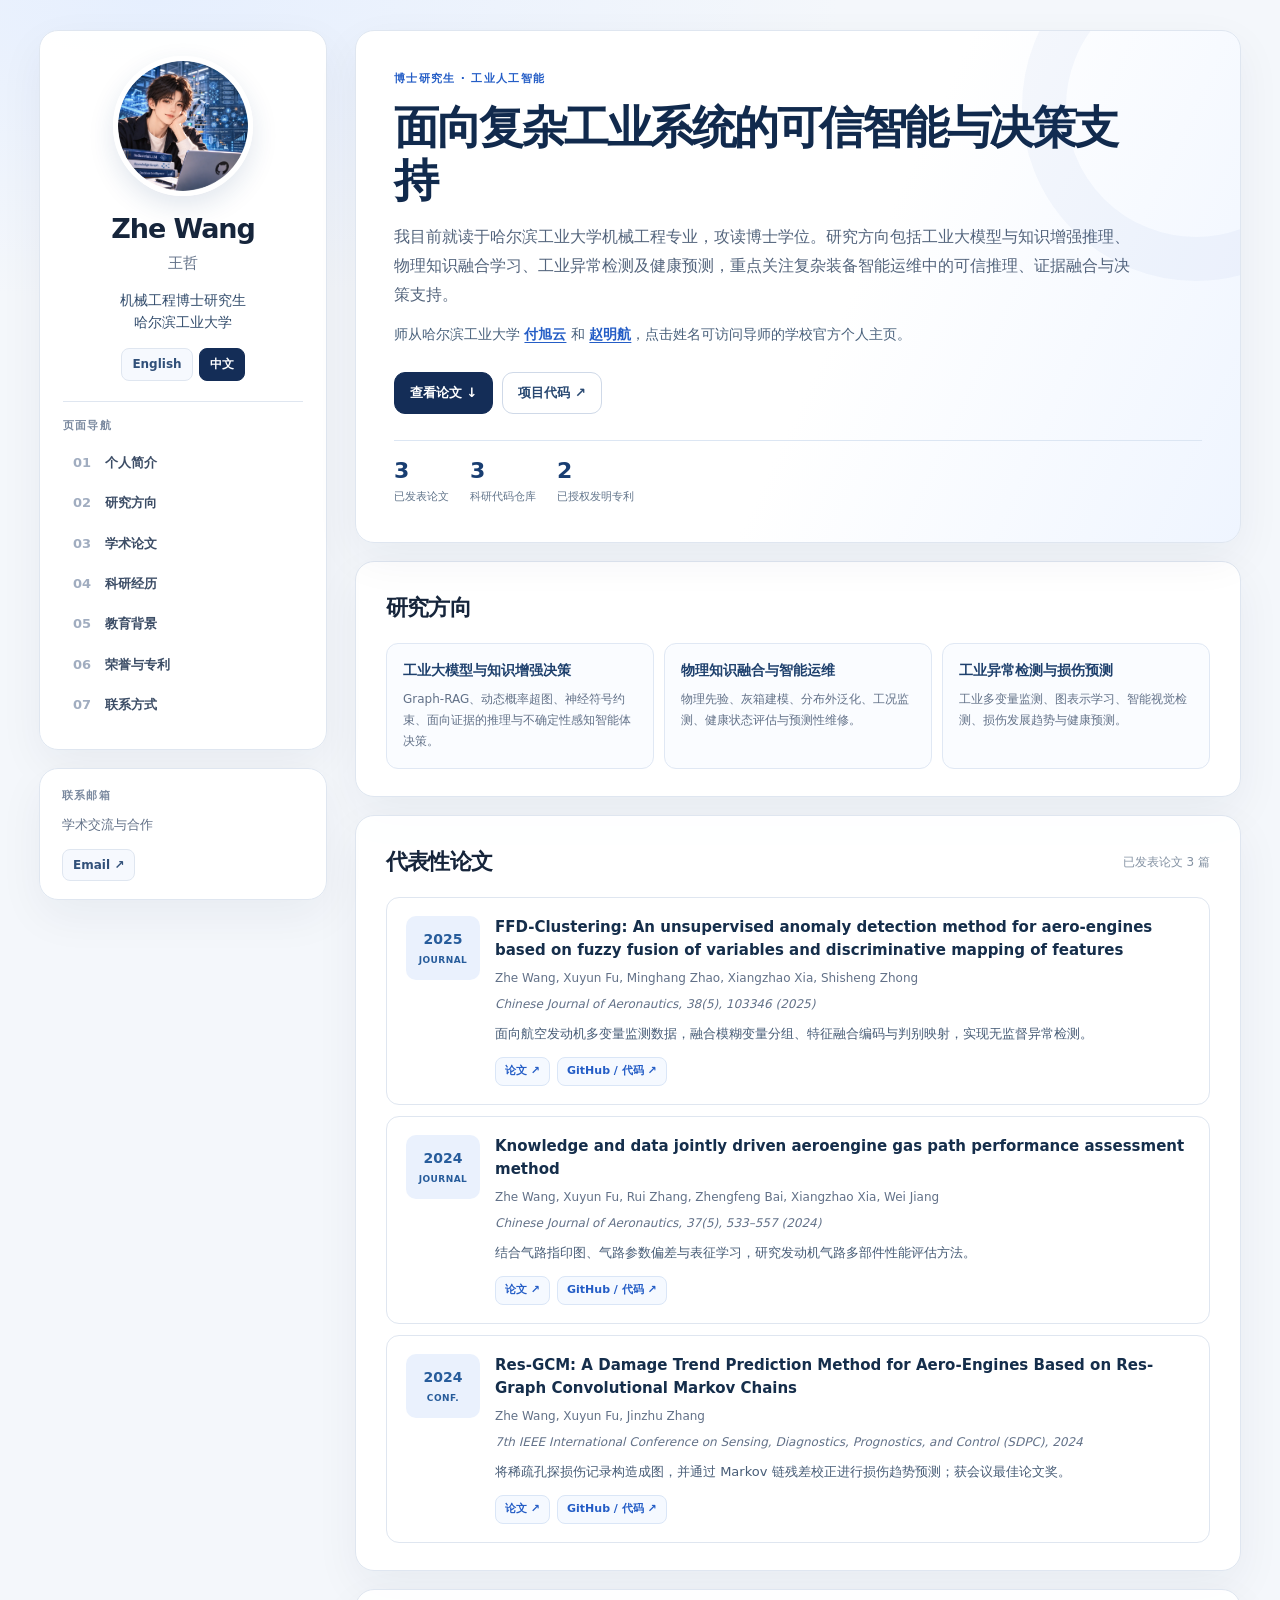
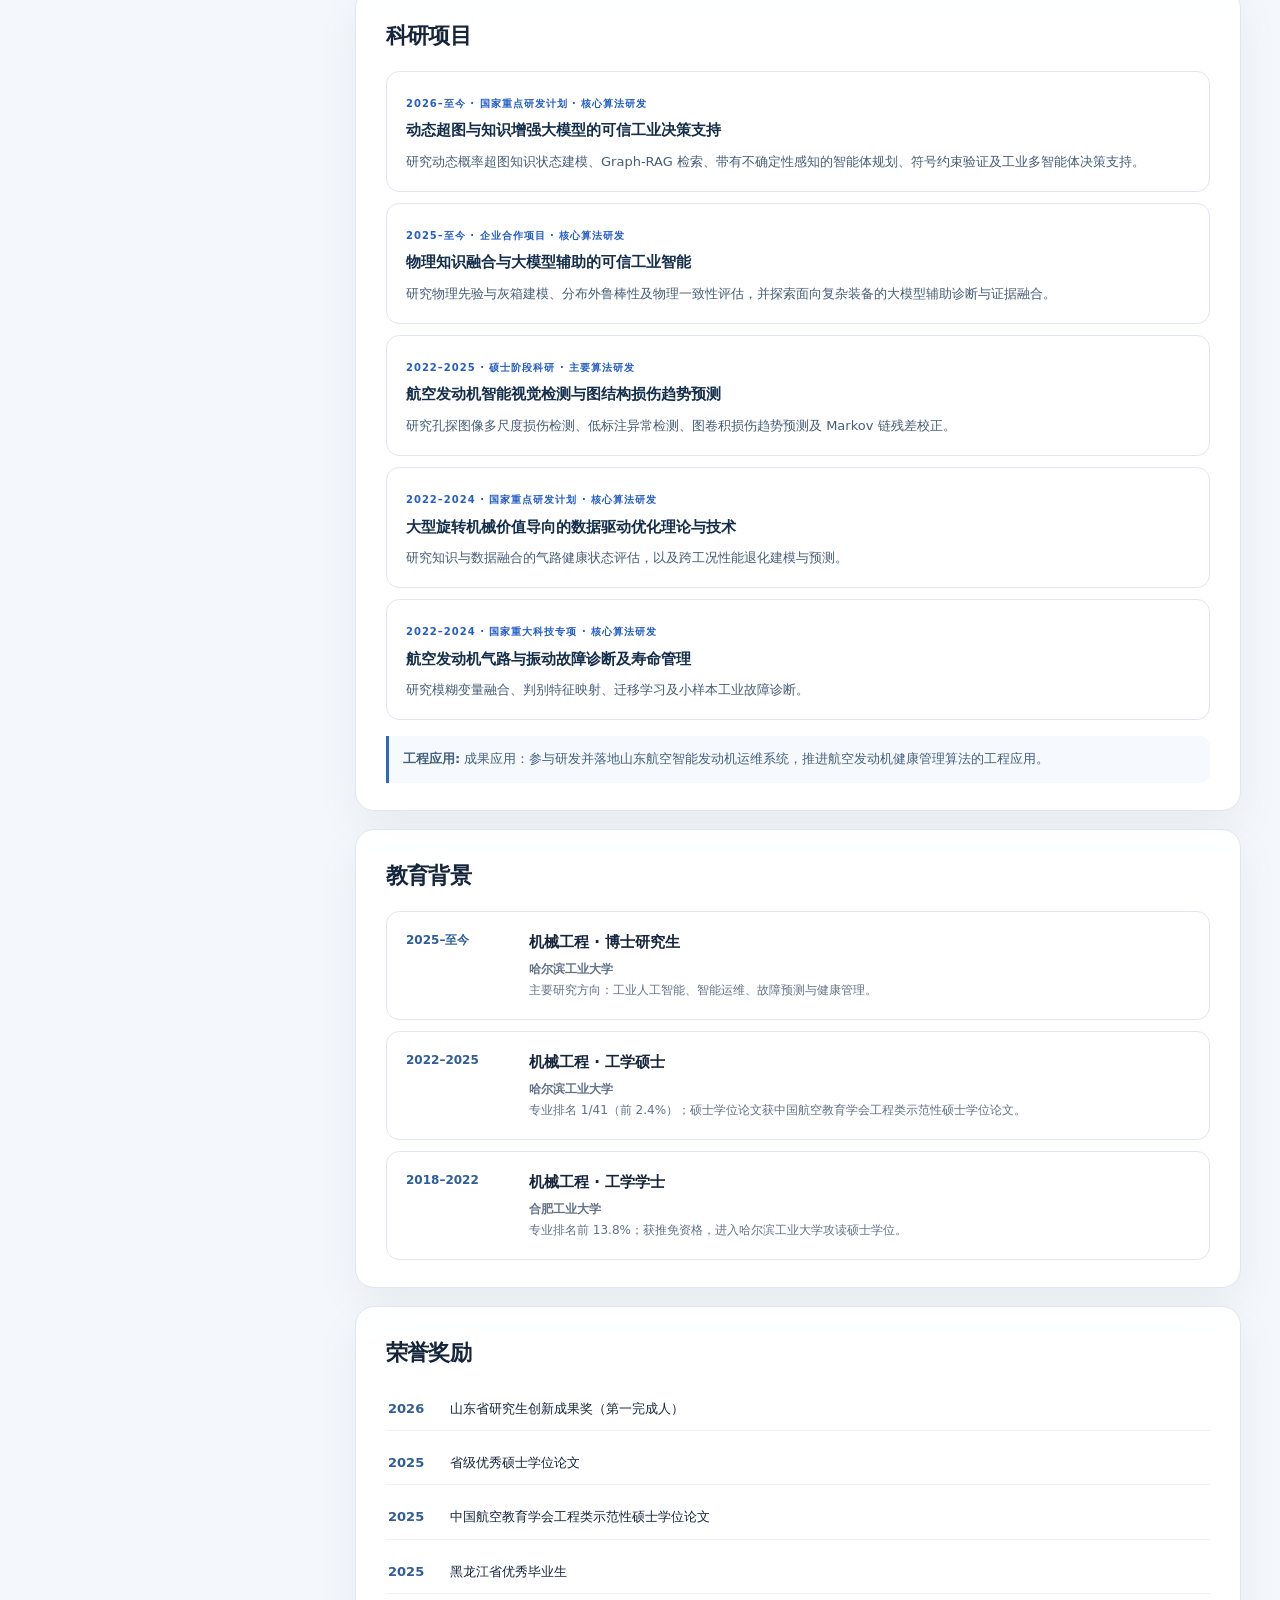
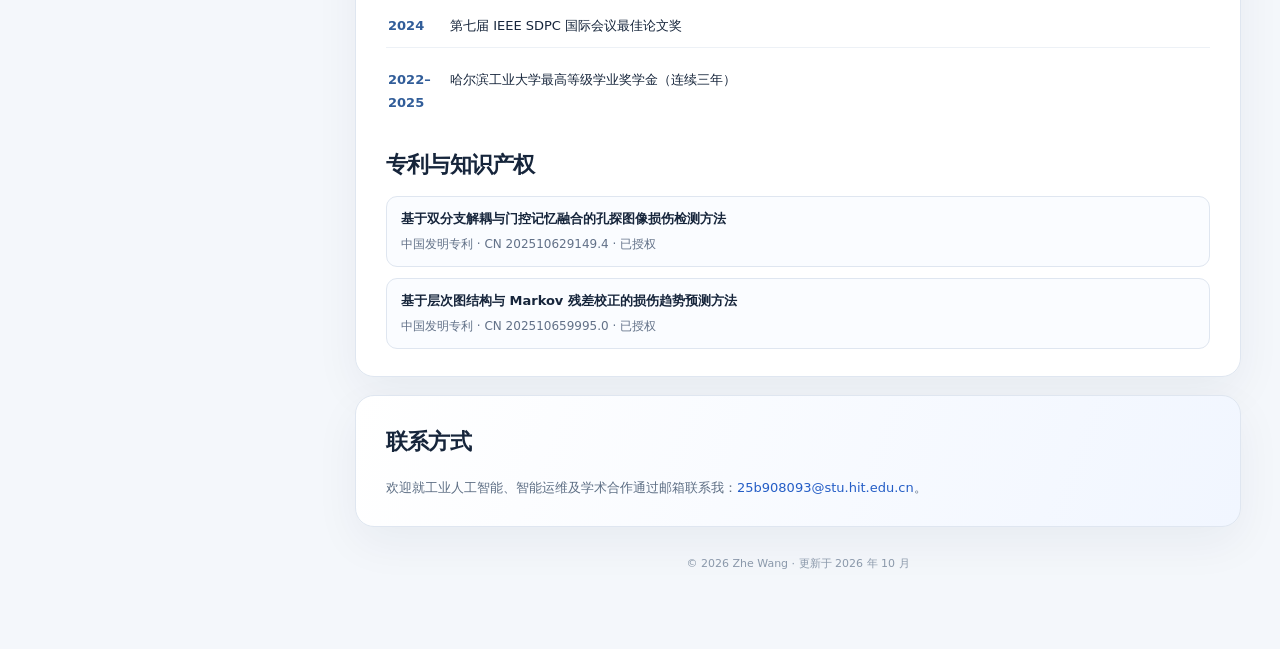
==== index.zh-CN.html @ fc97d092 "Update bilingual academic homepage Update academic profile, publications, research projects, and sup" ====
<!DOCTYPE html>

<html lang="zh-CN">
<head>
<meta charset="utf-8"/>
<meta content="width=device-width, initial-scale=1" name="viewport"/>
<meta content="王哲，哈尔滨工业大学机械工程博士研究生。研究方向：工业大模型、知识增强推理、物理知识融合、工业异常检测、健康预测与智能运维。" name="description"/>
<meta content="#142d57" name="theme-color"/>
<title>王哲 Zhe Wang | 工业人工智能与智能运维</title>
<link href="assets/style.css" rel="stylesheet"/>
<link href="index.html" hreflang="en" rel="alternate"/>
<link href="index.zh-CN.html" hreflang="zh-CN" rel="alternate"/>
</head>
<body>
<div class="wrap">
<aside aria-label="个人信息与导航" class="sidebar">
<div class="profile">
<img alt="工业大模型研究者风格化头像" class="avatar" height="140" src="assets/avatar.webp" width="140"/>
<h1>Zhe Wang</h1>
<p class="cname">王哲</p>
<p class="role">机械工程博士研究生<br/>哈尔滨工业大学</p>
<div aria-label="Language" class="lang"><a href="index.html" lang="en">English</a><a aria-current="page" href="index.zh-CN.html" lang="zh-CN">中文</a></div>
<div class="divider"></div>
<div class="side-title">页面导航</div>
<nav class="nav"><a href="#about"><span class="n">01</span>个人简介</a><a href="#interests"><span class="n">02</span>研究方向</a><a href="#publications"><span class="n">03</span>学术论文</a><a href="#research"><span class="n">04</span>科研经历</a><a href="#education"><span class="n">05</span>教育背景</a><a href="#awards"><span class="n">06</span>荣誉与专利</a><a href="#contact"><span class="n">07</span>联系方式</a></nav>
</div>
<div class="side-card">
<h3 class="side-title">联系邮箱</h3>
<p>学术交流与合作</p>
<div class="utility"><a href="mailto:25b908093@stu.hit.edu.cn">Email ↗</a></div>
</div>
</aside>
<main class="content">
<section class="panel hero" id="about">
<div class="eyebrow">博士研究生 · 工业人工智能</div>
<h2>面向复杂工业系统的可信智能与决策支持</h2>
<p class="intro">我目前就读于哈尔滨工业大学机械工程专业，攻读博士学位。研究方向包括工业大模型与知识增强推理、物理知识融合学习、工业异常检测及健康预测，重点关注复杂装备智能运维中的可信推理、证据融合与决策支持。</p><p class="advisors">师从哈尔滨工业大学 <a href="https://homepage.hit.edu.cn/fuxuyun?lang=zh" rel="noopener noreferrer" target="_blank">付旭云</a> 和 <a href="https://homepage.hit.edu.cn/zhaominghang?lang=zh" rel="noopener noreferrer" target="_blank">赵明航</a>，点击姓名可访问导师的学校官方个人主页。</p>
<div class="buttons"><a class="btn primary" href="#publications">查看论文 ↓</a><a class="btn" href="https://github.com/Wangz-hit" rel="noopener noreferrer" target="_blank">项目代码 ↗</a></div>
<div class="stats"><div class="stat"><b>3</b><small>已发表论文</small></div><div class="stat"><b>3</b><small>科研代码仓库</small></div><div class="stat"><b>2</b><small>已授权发明专利</small></div></div>
</section>
<section class="panel" id="interests"><div class="section-head"><h2>研究方向</h2></div><div class="topics"><article class="topic"><h3>工业大模型与知识增强决策</h3><p>Graph-RAG、动态概率超图、神经符号约束、面向证据的推理与不确定性感知智能体决策。</p></article><article class="topic"><h3>物理知识融合与智能运维</h3><p>物理先验、灰箱建模、分布外泛化、工况监测、健康状态评估与预测性维修。</p></article><article class="topic"><h3>工业异常检测与损伤预测</h3><p>工业多变量监测、图表示学习、智能视觉检测、损伤发展趋势与健康预测。</p></article></div></section>
<section class="panel" id="publications"><div class="section-head"><h2>代表性论文</h2><span class="meta">已发表论文 3 篇</span></div><div class="pubs"><article class="pub"><div class="year-tag">2025<small>JOURNAL</small></div><div><h3>FFD-Clustering: An unsupervised anomaly detection method for aero-engines based on fuzzy fusion of variables and discriminative mapping of features</h3><p class="authors">Zhe Wang, Xuyun Fu, Minghang Zhao, Xiangzhao Xia, Shisheng Zhong</p><p class="venue">Chinese Journal of Aeronautics, 38(5), 103346 (2025)</p><p class="summary">面向航空发动机多变量监测数据，融合模糊变量分组、特征融合编码与判别映射，实现无监督异常检测。</p><div class="links"><a href="https://doi.org/10.1016/j.cja.2024.103346" rel="noopener noreferrer" target="_blank">论文 ↗</a><a href="https://github.com/Wangz-hit/FFD-Clustering" rel="noopener noreferrer" target="_blank">GitHub / 代码 ↗</a></div></div></article><article class="pub"><div class="year-tag">2024<small>JOURNAL</small></div><div><h3>Knowledge and data jointly driven aeroengine gas path performance assessment method</h3><p class="authors">Zhe Wang, Xuyun Fu, Rui Zhang, Zhengfeng Bai, Xiangzhao Xia, Wei Jiang</p><p class="venue">Chinese Journal of Aeronautics, 37(5), 533–557 (2024)</p><p class="summary">结合气路指印图、气路参数偏差与表征学习，研究发动机气路多部件性能评估方法。</p><div class="links"><a href="https://doi.org/10.1016/j.cja.2023.09.011" rel="noopener noreferrer" target="_blank">论文 ↗</a><a href="https://github.com/Wangz-hit/Aeroengine-Gas-Path-Performance-Assessment" rel="noopener noreferrer" target="_blank">GitHub / 代码 ↗</a></div></div></article><article class="pub"><div class="year-tag">2024<small>CONF.</small></div><div><h3>Res-GCM: A Damage Trend Prediction Method for Aero-Engines Based on Res-Graph Convolutional Markov Chains</h3><p class="authors">Zhe Wang, Xuyun Fu, Jinzhu Zhang</p><p class="venue">7th IEEE International Conference on Sensing, Diagnostics, Prognostics, and Control (SDPC), 2024</p><p class="summary">将稀疏孔探损伤记录构造成图，并通过 Markov 链残差校正进行损伤趋势预测；获会议最佳论文奖。</p><div class="links"><a href="https://doi.org/10.1109/SDPC62810.2024.10707736" rel="noopener noreferrer" target="_blank">论文 ↗</a><a href="https://github.com/Wangz-hit/Res-GCM" rel="noopener noreferrer" target="_blank">GitHub / 代码 ↗</a></div></div></article></div></section>
<section class="panel" id="research"><div class="section-head"><h2>科研项目</h2></div><div class="research-list"><article class="research"><span class="category">2026–至今 · 国家重点研发计划 · 核心算法研发</span><h3>动态超图与知识增强大模型的可信工业决策支持</h3><p class="summary">研究动态概率超图知识状态建模、Graph-RAG 检索、带有不确定性感知的智能体规划、符号约束验证及工业多智能体决策支持。</p></article><article class="research"><span class="category">2025–至今 · 企业合作项目 · 核心算法研发</span><h3>物理知识融合与大模型辅助的可信工业智能</h3><p class="summary">研究物理先验与灰箱建模、分布外鲁棒性及物理一致性评估，并探索面向复杂装备的大模型辅助诊断与证据融合。</p></article><article class="research"><span class="category">2022–2025 · 硕士阶段科研 · 主要算法研发</span><h3>航空发动机智能视觉检测与图结构损伤趋势预测</h3><p class="summary">研究孔探图像多尺度损伤检测、低标注异常检测、图卷积损伤趋势预测及 Markov 链残差校正。</p></article><article class="research"><span class="category">2022–2024 · 国家重点研发计划 · 核心算法研发</span><h3>大型旋转机械价值导向的数据驱动优化理论与技术</h3><p class="summary">研究知识与数据融合的气路健康状态评估，以及跨工况性能退化建模与预测。</p></article><article class="research"><span class="category">2022–2024 · 国家重大科技专项 · 核心算法研发</span><h3>航空发动机气路与振动故障诊断及寿命管理</h3><p class="summary">研究模糊变量融合、判别特征映射、迁移学习及小样本工业故障诊断。</p></article></div><div class="impact"><strong>工程应用:</strong> 成果应用：参与研发并落地山东航空智能发动机运维系统，推进航空发动机健康管理算法的工程应用。</div></section>
<section class="panel" id="education"><div class="section-head"><h2>教育背景</h2></div><div class="edu-list"><article class="edu"><span class="period">2025–至今</span><div><h3>机械工程 · 博士研究生</h3><p><b>哈尔滨工业大学</b></p><p>主要研究方向：工业人工智能、智能运维、故障预测与健康管理。</p></div></article><article class="edu"><span class="period">2022–2025</span><div><h3>机械工程 · 工学硕士</h3><p><b>哈尔滨工业大学</b></p><p>专业排名 1/41（前 2.4%）；硕士学位论文获中国航空教育学会工程类示范性硕士学位论文。</p></div></article><article class="edu"><span class="period">2018–2022</span><div><h3>机械工程 · 工学学士</h3><p><b>合肥工业大学</b></p><p>专业排名前 13.8%；获推免资格，进入哈尔滨工业大学攻读硕士学位。</p></div></article></div></section>
<section class="panel" id="awards"><div class="section-head"><h2>荣誉奖励</h2></div><ul class="award-list"><li><b>2026</b><span>山东省研究生创新成果奖（第一完成人）</span></li><li><b>2025</b><span>省级优秀硕士学位论文</span></li><li><b>2025</b><span>中国航空教育学会工程类示范性硕士学位论文</span></li><li><b>2025</b><span>黑龙江省优秀毕业生</span></li><li><b>2024</b><span>第七届 IEEE SDPC 国际会议最佳论文奖</span></li><li><b>2022–2025</b><span>哈尔滨工业大学最高等级学业奖学金（连续三年）</span></li></ul><div class="section-head" style="margin:22px 0 12px"><h2>专利与知识产权</h2></div><div class="patents"><article class="patent"><strong>基于双分支解耦与门控记忆融合的孔探图像损伤检测方法</strong><p>中国发明专利 · CN 202510629149.4 · 已授权</p></article><article class="patent"><strong>基于层次图结构与 Markov 残差校正的损伤趋势预测方法</strong><p>中国发明专利 · CN 202510659995.0 · 已授权</p></article></div></section>
<section class="panel contact" id="contact"><div class="section-head"><h2>联系方式</h2></div><p>欢迎就工业人工智能、智能运维及学术合作通过邮箱联系我：<a href="mailto:25b908093@stu.hit.edu.cn">25b908093@stu.hit.edu.cn</a>。</p></section>
<footer class="footer">© 2026 Zhe Wang · 更新于 2026 年 10 月</footer>
</main>
</div>
</body>
</html>
---- assets/style.css ----
/* Academic homepage */
:root{color-scheme:light;--bg:#f4f7fb;--text:#16253b;--muted:#627188;--navy:#142d57;--blue:#245dc6;--sky:#e9f1ff;--line:#dfe6f0;--card:#fff;--shadow:0 16px 46px rgba(19,40,76,.055);--radius:19px}
*{box-sizing:border-box} html{scroll-behavior:smooth} body{margin:0;background:radial-gradient(ellipse 80% 450px at 12% 0%,#e6effe 0%,transparent 67%),var(--bg);color:var(--text);font:15px/1.72 system-ui,-apple-system,BlinkMacSystemFont,"Segoe UI","PingFang SC","Microsoft YaHei",sans-serif}
a{color:var(--blue);text-decoration:none}a:hover{text-decoration:underline}a:focus-visible,button:focus-visible{outline:3px solid #ffac46;outline-offset:3px} img{max-width:100%;height:auto} .wrap{max-width:1250px;margin:auto;padding:30px 24px 55px;display:grid;grid-template-columns:288px minmax(0,1fr);gap:28px}
.sidebar{position:sticky;top:26px;align-self:start;display:grid;gap:18px}.profile,.side-card,.panel{background:rgba(255,255,255,.96);border:1px solid var(--line);border-radius:var(--radius);box-shadow:var(--shadow)}.profile{padding:25px 23px}.avatar{width:140px;height:140px;object-fit:cover;display:block;border:5px solid white;border-radius:50%;margin:0 auto 16px;box-shadow:0 10px 26px #183e7720}.profile h1{font-size:27px;letter-spacing:-.04em;line-height:1.25;text-align:center;margin:0}.profile .cname{text-align:center;color:var(--muted);margin:5px 0 12px;font-size:15px}.profile .role{text-align:center;color:#314b6b;font-size:14px;line-height:1.6;margin:0}.divider{height:1px;background:var(--line);margin:20px 0 15px}.side-title{font-size:11px;font-weight:800;letter-spacing:.11em;text-transform:uppercase;color:#7a899f;margin:0 0 8px}.nav{display:grid;gap:2px}.nav a{color:#3c4d66;display:flex;align-items:center;gap:9px;font-weight:640;padding:8px 10px;border-radius:10px;font-size:13px}.nav a:hover{background:var(--sky);text-decoration:none}.nav .n{display:inline-block;color:#a1adc0;min-width:23px;font-variant-numeric:tabular-nums}.side-card{padding:18px 22px}.side-card p{color:var(--muted);font-size:13px;margin:4px 0 12px}.utility{display:flex;flex-wrap:wrap;gap:7px}.utility a,.lang a{display:inline-block;padding:5px 10px;background:#f6f9fe;border:1px solid var(--line);border-radius:8px;font-weight:700;font-size:12px;color:#315079}.lang{display:flex;gap:6px;justify-content:center;margin:15px 0 2px}.lang a[aria-current="page"]{background:var(--navy);color:#fff;border-color:var(--navy)}
.content{min-width:0;display:grid;gap:18px;align-content:start}.panel{padding:27px 30px}.hero{padding:39px 38px 33px;overflow:hidden;position:relative;background:linear-gradient(115deg,#fff 55%,#eff5ff)}.hero:after{content:"";position:absolute;width:260px;height:260px;border:44px solid rgba(45,99,188,.045);border-radius:50%;right:-130px;top:-98px;pointer-events:none}.eyebrow{font-weight:750;letter-spacing:.12em;color:var(--blue);font-size:11px;text-transform:uppercase;margin-bottom:12px}.hero h2{max-width:740px;font-size:clamp(29px,3.6vw,45px);letter-spacing:-.055em;line-height:1.19;margin:0 0 14px;color:#112a4d}.hero .intro{max-width:750px;font-size:16px;color:#53647c;line-height:1.82;margin:0}.buttons{display:flex;gap:9px;flex-wrap:wrap;margin-top:24px}.btn{border:1px solid #cfd9e8;background:white;padding:9px 15px;border-radius:11px;font-size:13px;font-weight:740;color:#284871}.btn:hover{text-decoration:none;border-color:#8da9d9}.btn.primary{background:var(--navy);border-color:var(--navy);color:white}.stats{display:flex;gap:21px;flex-wrap:wrap;border-top:1px solid #dce6f3;margin-top:26px;padding-top:18px}.stat b{display:block;font-size:22px;color:#193e72;line-height:1.1}.stat small{font-size:11px;color:#62758b}
.section-head{display:flex;align-items:center;justify-content:space-between;gap:10px;margin-bottom:16px}.section-head h2{font-size:22px;letter-spacing:-.035em;margin:0}.section-head .meta{font-size:12px;color:#8492a3} .lead{margin:0 0 18px;color:#56687e}.topics{display:grid;grid-template-columns:repeat(3,1fr);gap:10px}.topic{padding:16px;border:1px solid #e0e8f4;background:#fafcff;border-radius:12px}.topic h3{font-size:14px;margin:0 0 8px;line-height:1.55;color:#1e406d}.topic p{font-size:12px;color:var(--muted);margin:0;line-height:1.75}.category{color:var(--blue);font-weight:800;text-transform:uppercase;letter-spacing:.1em;font-size:10px;display:inline-flex;margin-bottom:7px}.pubs,.research-list,.award-list,.edu-list{display:grid;gap:11px}.pub,.research,.edu{padding:18px 19px;border:1px solid var(--line);border-radius:13px;background:#fff}.pub{display:grid;grid-template-columns:74px minmax(0,1fr);gap:15px}.year-tag{background:#eaf1fd;border-radius:10px;align-self:start;color:#275c9b;font-size:14px;font-weight:850;text-align:center;padding:11px 5px}.year-tag small{display:block;text-transform:uppercase;letter-spacing:.05em;font-size:9px;margin-top:2px;font-weight:650}.pub h3,.research h3{font-size:15px;line-height:1.5;margin:0 0 7px;color:#152e4b}.authors,.venue,.details{font-size:12px;color:var(--muted);margin:0 0 5px;line-height:1.7}.venue{font-style:italic}.pub p.summary,.research p.summary{font-size:13px;color:#485d77;margin:9px 0}.links{display:flex;flex-wrap:wrap;gap:7px;margin-top:12px}.links a{display:inline-flex;align-items:center;border-radius:8px;border:1px solid #dae6f7;background:#f5f9ff;padding:4px 9px;font-size:11px;font-weight:780;white-space:nowrap}.links a:hover{background:#e8f1ff;text-decoration:none}.status{display:inline-block;margin-top:3px;padding:2px 8px;border:1px solid #eadfcb;background:#fffaf1;border-radius:99px;color:#8a6125;font-size:10px;font-weight:750}.research h3{margin-bottom:3px}.research .details{margin-bottom:7px}.research p.summary{margin-bottom:0}.impact{border-left:3px solid #2b69c8;padding:12px 14px;margin-top:16px;background:#f6faff;border-radius:0 10px 10px 0;color:#46607d;font-size:13px}.edu{display:grid;grid-template-columns:110px 1fr;gap:13px}.edu .period{font-weight:800;color:#2d5d9b;font-size:12px}.edu h3{margin:0 0 4px;font-size:15px}.edu p{color:var(--muted);font-size:12px;margin:0}.award-list{list-style:none;margin:0;padding:0}.award-list li{display:grid;grid-template-columns:50px 1fr;gap:12px;align-items:start;border-bottom:1px solid #edf1f6;padding:10px 2px;font-size:13px}.award-list li:last-child{border-bottom:0}.award-list b{color:#315d99}.patents{display:grid;gap:11px}.patent{padding:11px 14px;border:1px solid var(--line);border-radius:11px;background:#fafcff}.patent strong{display:block;font-size:13px}.patent p{margin:4px 0 0;font-size:12px;color:var(--muted)}.contact{background:linear-gradient(110deg,#fff,#f1f6ff)}.contact p{margin:0;color:#5d6e84;font-size:13px}.contact a{overflow-wrap:anywhere}.footer{font-size:11px;text-align:center;color:#8a98aa;padding:10px 0 20px}.footer a{color:inherit}
@media(max-width:1000px){.wrap{grid-template-columns:244px 1fr;gap:18px;padding:18px}.profile,.side-card{padding:18px}.panel{padding:22px}.topics{grid-template-columns:1fr}.hero{padding:30px 24px}}
@media(max-width:730px){.wrap{grid-template-columns:1fr;gap:14px;padding:12px}.sidebar{position:static;gap:10px}.profile{padding:16px;display:grid;grid-template-columns:84px 1fr;column-gap:16px;align-items:center}.avatar{width:80px;height:80px;margin:0;grid-row:1/5}.profile h1,.profile .cname,.profile .role{text-align:left}.profile h1{font-size:22px}.profile .role{font-size:12px}.profile .divider,.profile .nav,.profile .side-title{display:none}.lang{grid-column:1/-1;justify-content:flex-start;margin-top:12px}.side-card{display:none}.panel{padding:19px}.hero{padding:26px 22px}.hero h2{font-size:30px}.hero .intro{font-size:14px}.stats{gap:16px}.pub{grid-template-columns:1fr;gap:8px}.year-tag{width:max-content;padding:6px 11px}.year-tag small{display:inline;margin-left:5px}.edu{grid-template-columns:1fr;gap:5px}}
@media(prefers-reduced-motion:reduce){html{scroll-behavior:auto}}

.hero .advisors{max-width:750px;margin:13px 0 0;color:#49617c;font-size:14px;line-height:1.8}.hero .advisors a{font-weight:750;text-decoration:underline;text-underline-offset:3px}.hero .advisors a:hover{color:#164aa3}
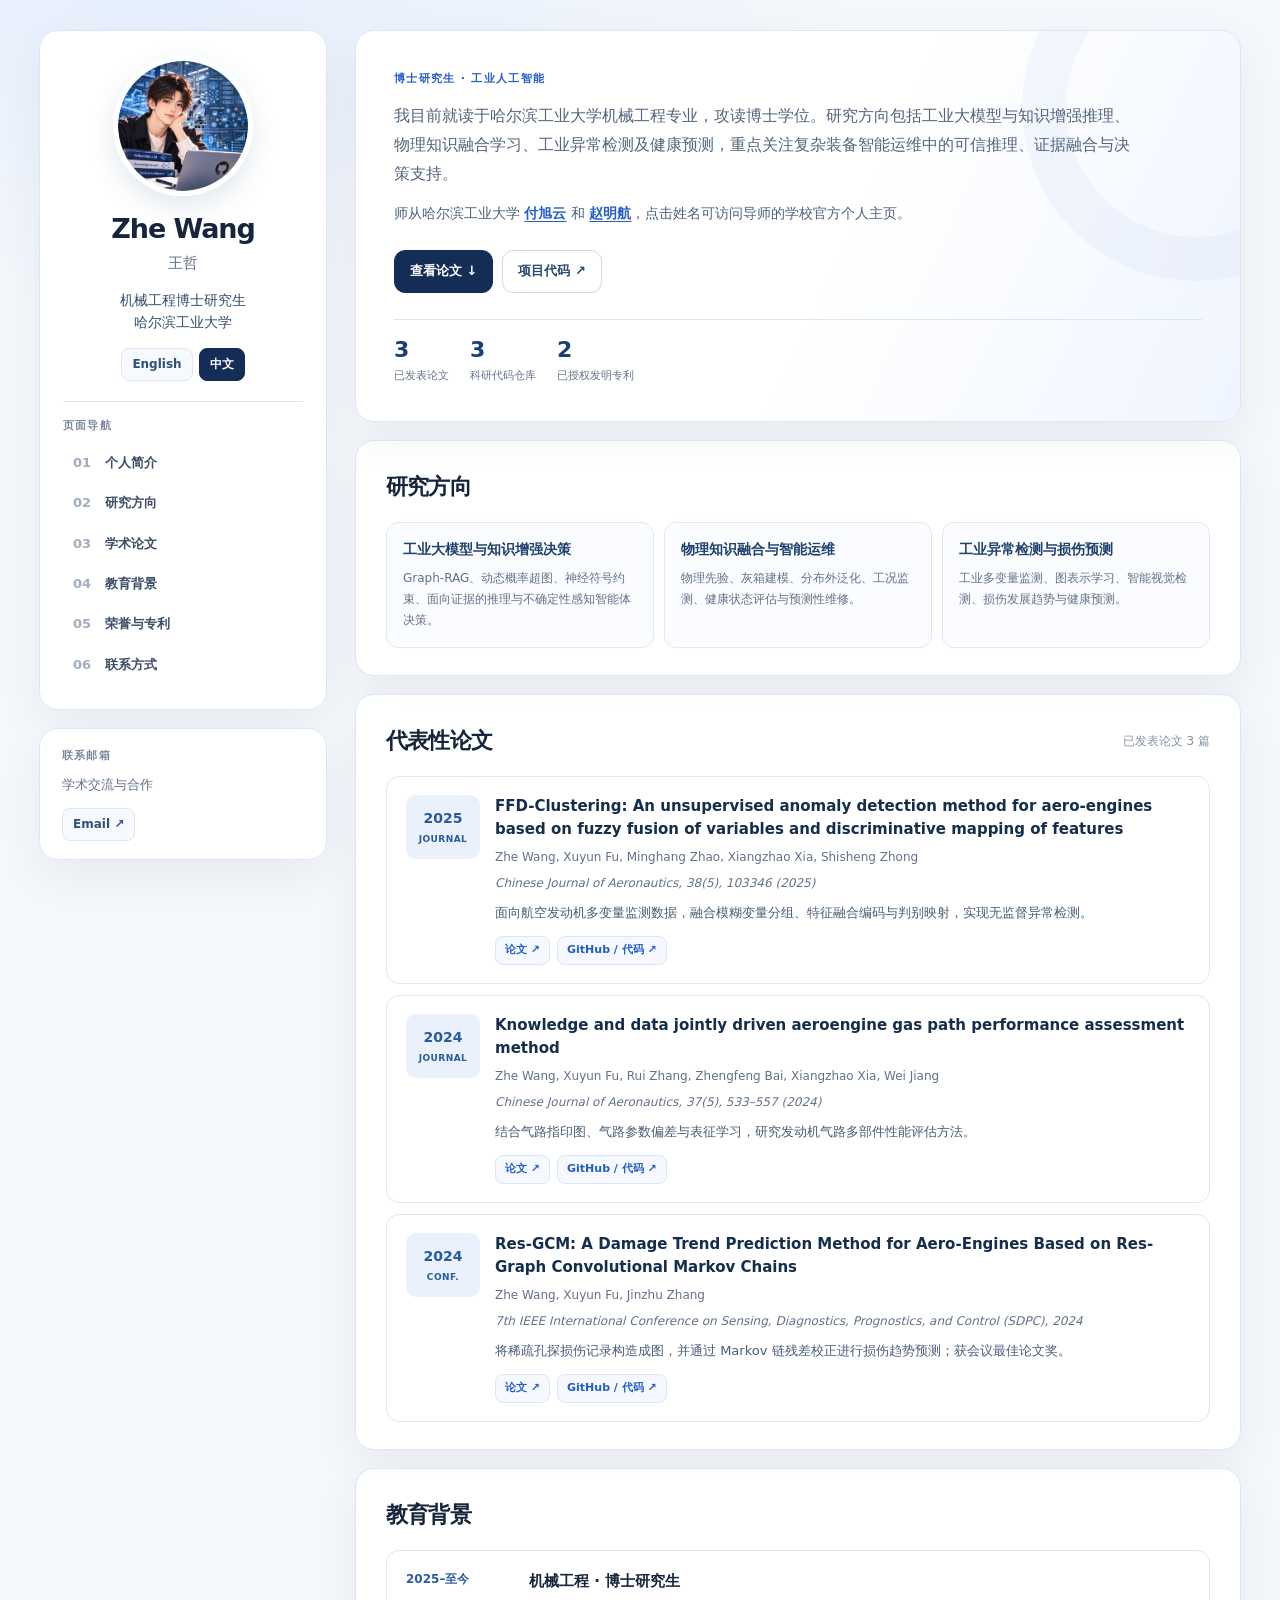
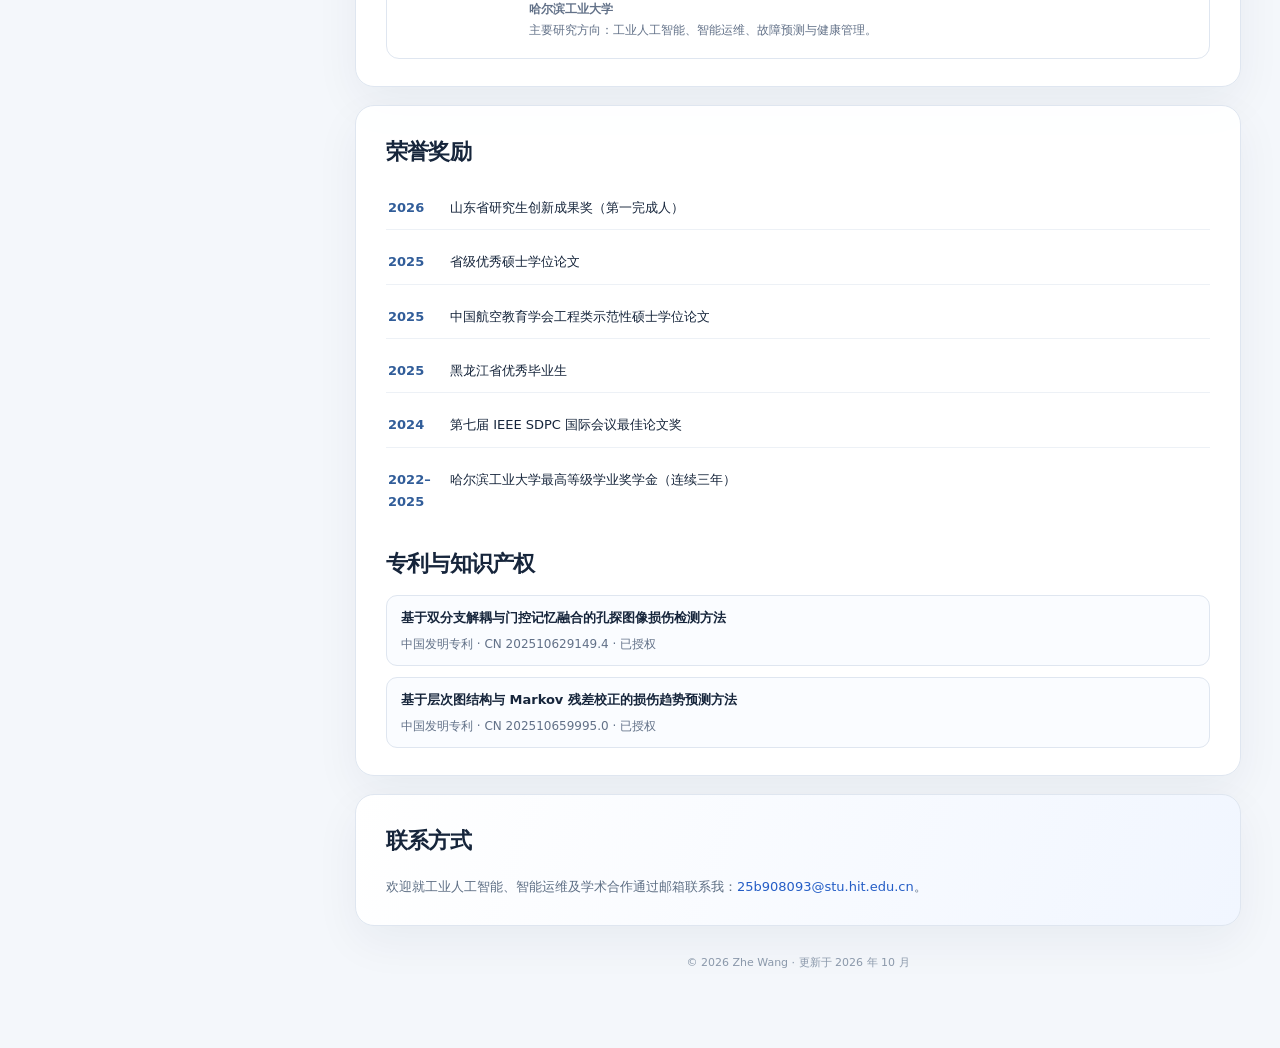
==== commit bbb24399: "Refine bilingual academic homepage" ====
--- a/index.zh-CN.html
+++ b/index.zh-CN.html
@@ -22,7 +22,7 @@
 <div aria-label="Language" class="lang"><a href="index.html" lang="en">English</a><a aria-current="page" href="index.zh-CN.html" lang="zh-CN">中文</a></div>
 <div class="divider"></div>
 <div class="side-title">页面导航</div>
-<nav class="nav"><a href="#about"><span class="n">01</span>个人简介</a><a href="#interests"><span class="n">02</span>研究方向</a><a href="#publications"><span class="n">03</span>学术论文</a><a href="#research"><span class="n">04</span>科研经历</a><a href="#education"><span class="n">05</span>教育背景</a><a href="#awards"><span class="n">06</span>荣誉与专利</a><a href="#contact"><span class="n">07</span>联系方式</a></nav>
+<nav class="nav"><a href="#about"><span class="n">01</span>个人简介</a><a href="#interests"><span class="n">02</span>研究方向</a><a href="#publications"><span class="n">03</span>学术论文</a><a href="#education"><span class="n">04</span>教育背景</a><a href="#awards"><span class="n">05</span>荣誉与专利</a><a href="#contact"><span class="n">06</span>联系方式</a></nav>
 </div>
 <div class="side-card">
 <h3 class="side-title">联系邮箱</h3>
@@ -33,15 +33,13 @@
 <main class="content">
 <section class="panel hero" id="about">
 <div class="eyebrow">博士研究生 · 工业人工智能</div>
-<h2>面向复杂工业系统的可信智能与决策支持</h2>
 <p class="intro">我目前就读于哈尔滨工业大学机械工程专业，攻读博士学位。研究方向包括工业大模型与知识增强推理、物理知识融合学习、工业异常检测及健康预测，重点关注复杂装备智能运维中的可信推理、证据融合与决策支持。</p><p class="advisors">师从哈尔滨工业大学 <a href="https://homepage.hit.edu.cn/fuxuyun?lang=zh" rel="noopener noreferrer" target="_blank">付旭云</a> 和 <a href="https://homepage.hit.edu.cn/zhaominghang?lang=zh" rel="noopener noreferrer" target="_blank">赵明航</a>，点击姓名可访问导师的学校官方个人主页。</p>
 <div class="buttons"><a class="btn primary" href="#publications">查看论文 ↓</a><a class="btn" href="https://github.com/Wangz-hit" rel="noopener noreferrer" target="_blank">项目代码 ↗</a></div>
 <div class="stats"><div class="stat"><b>3</b><small>已发表论文</small></div><div class="stat"><b>3</b><small>科研代码仓库</small></div><div class="stat"><b>2</b><small>已授权发明专利</small></div></div>
 </section>
 <section class="panel" id="interests"><div class="section-head"><h2>研究方向</h2></div><div class="topics"><article class="topic"><h3>工业大模型与知识增强决策</h3><p>Graph-RAG、动态概率超图、神经符号约束、面向证据的推理与不确定性感知智能体决策。</p></article><article class="topic"><h3>物理知识融合与智能运维</h3><p>物理先验、灰箱建模、分布外泛化、工况监测、健康状态评估与预测性维修。</p></article><article class="topic"><h3>工业异常检测与损伤预测</h3><p>工业多变量监测、图表示学习、智能视觉检测、损伤发展趋势与健康预测。</p></article></div></section>
 <section class="panel" id="publications"><div class="section-head"><h2>代表性论文</h2><span class="meta">已发表论文 3 篇</span></div><div class="pubs"><article class="pub"><div class="year-tag">2025<small>JOURNAL</small></div><div><h3>FFD-Clustering: An unsupervised anomaly detection method for aero-engines based on fuzzy fusion of variables and discriminative mapping of features</h3><p class="authors">Zhe Wang, Xuyun Fu, Minghang Zhao, Xiangzhao Xia, Shisheng Zhong</p><p class="venue">Chinese Journal of Aeronautics, 38(5), 103346 (2025)</p><p class="summary">面向航空发动机多变量监测数据，融合模糊变量分组、特征融合编码与判别映射，实现无监督异常检测。</p><div class="links"><a href="https://doi.org/10.1016/j.cja.2024.103346" rel="noopener noreferrer" target="_blank">论文 ↗</a><a href="https://github.com/Wangz-hit/FFD-Clustering" rel="noopener noreferrer" target="_blank">GitHub / 代码 ↗</a></div></div></article><article class="pub"><div class="year-tag">2024<small>JOURNAL</small></div><div><h3>Knowledge and data jointly driven aeroengine gas path performance assessment method</h3><p class="authors">Zhe Wang, Xuyun Fu, Rui Zhang, Zhengfeng Bai, Xiangzhao Xia, Wei Jiang</p><p class="venue">Chinese Journal of Aeronautics, 37(5), 533–557 (2024)</p><p class="summary">结合气路指印图、气路参数偏差与表征学习，研究发动机气路多部件性能评估方法。</p><div class="links"><a href="https://doi.org/10.1016/j.cja.2023.09.011" rel="noopener noreferrer" target="_blank">论文 ↗</a><a href="https://github.com/Wangz-hit/Aeroengine-Gas-Path-Performance-Assessment" rel="noopener noreferrer" target="_blank">GitHub / 代码 ↗</a></div></div></article><article class="pub"><div class="year-tag">2024<small>CONF.</small></div><div><h3>Res-GCM: A Damage Trend Prediction Method for Aero-Engines Based on Res-Graph Convolutional Markov Chains</h3><p class="authors">Zhe Wang, Xuyun Fu, Jinzhu Zhang</p><p class="venue">7th IEEE International Conference on Sensing, Diagnostics, Prognostics, and Control (SDPC), 2024</p><p class="summary">将稀疏孔探损伤记录构造成图，并通过 Markov 链残差校正进行损伤趋势预测；获会议最佳论文奖。</p><div class="links"><a href="https://doi.org/10.1109/SDPC62810.2024.10707736" rel="noopener noreferrer" target="_blank">论文 ↗</a><a href="https://github.com/Wangz-hit/Res-GCM" rel="noopener noreferrer" target="_blank">GitHub / 代码 ↗</a></div></div></article></div></section>
-<section class="panel" id="research"><div class="section-head"><h2>科研项目</h2></div><div class="research-list"><article class="research"><span class="category">2026–至今 · 国家重点研发计划 · 核心算法研发</span><h3>动态超图与知识增强大模型的可信工业决策支持</h3><p class="summary">研究动态概率超图知识状态建模、Graph-RAG 检索、带有不确定性感知的智能体规划、符号约束验证及工业多智能体决策支持。</p></article><article class="research"><span class="category">2025–至今 · 企业合作项目 · 核心算法研发</span><h3>物理知识融合与大模型辅助的可信工业智能</h3><p class="summary">研究物理先验与灰箱建模、分布外鲁棒性及物理一致性评估，并探索面向复杂装备的大模型辅助诊断与证据融合。</p></article><article class="research"><span class="category">2022–2025 · 硕士阶段科研 · 主要算法研发</span><h3>航空发动机智能视觉检测与图结构损伤趋势预测</h3><p class="summary">研究孔探图像多尺度损伤检测、低标注异常检测、图卷积损伤趋势预测及 Markov 链残差校正。</p></article><article class="research"><span class="category">2022–2024 · 国家重点研发计划 · 核心算法研发</span><h3>大型旋转机械价值导向的数据驱动优化理论与技术</h3><p class="summary">研究知识与数据融合的气路健康状态评估，以及跨工况性能退化建模与预测。</p></article><article class="research"><span class="category">2022–2024 · 国家重大科技专项 · 核心算法研发</span><h3>航空发动机气路与振动故障诊断及寿命管理</h3><p class="summary">研究模糊变量融合、判别特征映射、迁移学习及小样本工业故障诊断。</p></article></div><div class="impact"><strong>工程应用:</strong> 成果应用：参与研发并落地山东航空智能发动机运维系统，推进航空发动机健康管理算法的工程应用。</div></section>
-<section class="panel" id="education"><div class="section-head"><h2>教育背景</h2></div><div class="edu-list"><article class="edu"><span class="period">2025–至今</span><div><h3>机械工程 · 博士研究生</h3><p><b>哈尔滨工业大学</b></p><p>主要研究方向：工业人工智能、智能运维、故障预测与健康管理。</p></div></article><article class="edu"><span class="period">2022–2025</span><div><h3>机械工程 · 工学硕士</h3><p><b>哈尔滨工业大学</b></p><p>专业排名 1/41（前 2.4%）；硕士学位论文获中国航空教育学会工程类示范性硕士学位论文。</p></div></article><article class="edu"><span class="period">2018–2022</span><div><h3>机械工程 · 工学学士</h3><p><b>合肥工业大学</b></p><p>专业排名前 13.8%；获推免资格，进入哈尔滨工业大学攻读硕士学位。</p></div></article></div></section>
+<section class="panel" id="education"><div class="section-head"><h2>教育背景</h2></div><div class="edu-list"><article class="edu"><span class="period">2025–至今</span><div><h3>机械工程 · 博士研究生</h3><p><b>哈尔滨工业大学</b></p><p>主要研究方向：工业人工智能、智能运维、故障预测与健康管理。</p></div></article></div></section>
 <section class="panel" id="awards"><div class="section-head"><h2>荣誉奖励</h2></div><ul class="award-list"><li><b>2026</b><span>山东省研究生创新成果奖（第一完成人）</span></li><li><b>2025</b><span>省级优秀硕士学位论文</span></li><li><b>2025</b><span>中国航空教育学会工程类示范性硕士学位论文</span></li><li><b>2025</b><span>黑龙江省优秀毕业生</span></li><li><b>2024</b><span>第七届 IEEE SDPC 国际会议最佳论文奖</span></li><li><b>2022–2025</b><span>哈尔滨工业大学最高等级学业奖学金（连续三年）</span></li></ul><div class="section-head" style="margin:22px 0 12px"><h2>专利与知识产权</h2></div><div class="patents"><article class="patent"><strong>基于双分支解耦与门控记忆融合的孔探图像损伤检测方法</strong><p>中国发明专利 · CN 202510629149.4 · 已授权</p></article><article class="patent"><strong>基于层次图结构与 Markov 残差校正的损伤趋势预测方法</strong><p>中国发明专利 · CN 202510659995.0 · 已授权</p></article></div></section>
 <section class="panel contact" id="contact"><div class="section-head"><h2>联系方式</h2></div><p>欢迎就工业人工智能、智能运维及学术合作通过邮箱联系我：<a href="mailto:25b908093@stu.hit.edu.cn">25b908093@stu.hit.edu.cn</a>。</p></section>
 <footer class="footer">© 2026 Zhe Wang · 更新于 2026 年 10 月</footer>
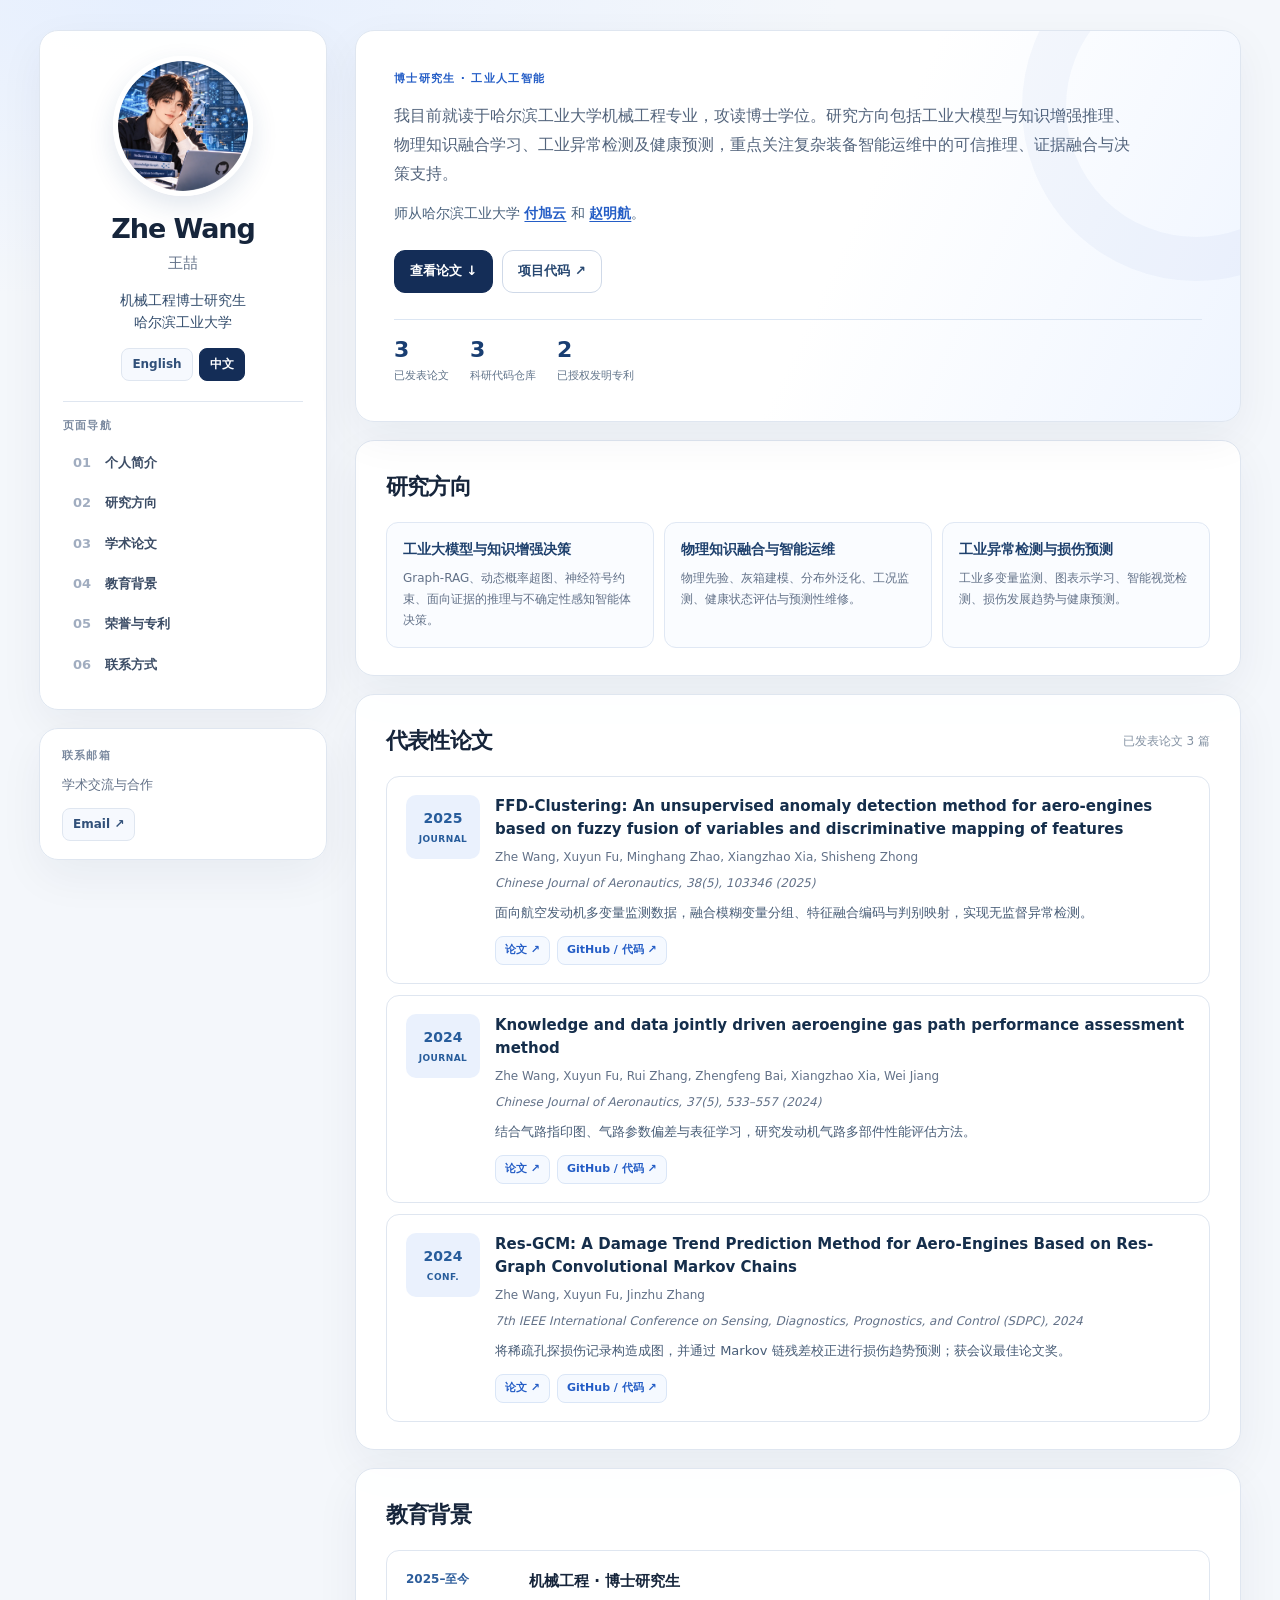
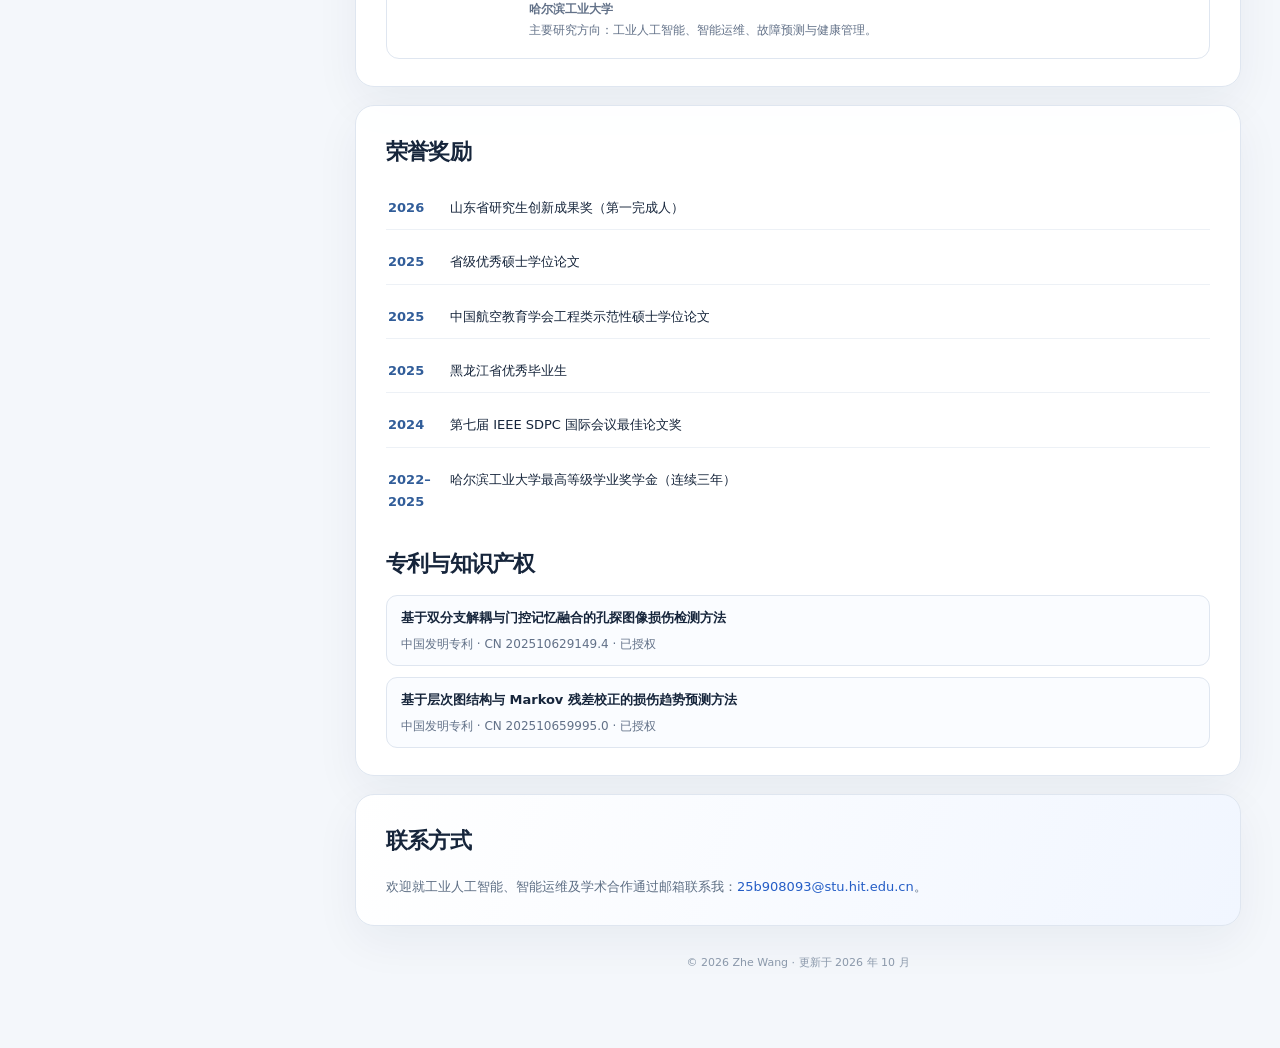
==== commit 3cc560aa: "Update index.zh-CN.html" ====
--- a/index.zh-CN.html
+++ b/index.zh-CN.html
@@ -17,7 +17,7 @@
 <div class="profile">
 <img alt="工业大模型研究者风格化头像" class="avatar" height="140" src="assets/avatar.webp" width="140"/>
 <h1>Zhe Wang</h1>
-<p class="cname">王哲</p>
+<p class="cname">王喆</p>
 <p class="role">机械工程博士研究生<br/>哈尔滨工业大学</p>
 <div aria-label="Language" class="lang"><a href="index.html" lang="en">English</a><a aria-current="page" href="index.zh-CN.html" lang="zh-CN">中文</a></div>
 <div class="divider"></div>
@@ -33,7 +33,7 @@
 <main class="content">
 <section class="panel hero" id="about">
 <div class="eyebrow">博士研究生 · 工业人工智能</div>
-<p class="intro">我目前就读于哈尔滨工业大学机械工程专业，攻读博士学位。研究方向包括工业大模型与知识增强推理、物理知识融合学习、工业异常检测及健康预测，重点关注复杂装备智能运维中的可信推理、证据融合与决策支持。</p><p class="advisors">师从哈尔滨工业大学 <a href="https://homepage.hit.edu.cn/fuxuyun?lang=zh" rel="noopener noreferrer" target="_blank">付旭云</a> 和 <a href="https://homepage.hit.edu.cn/zhaominghang?lang=zh" rel="noopener noreferrer" target="_blank">赵明航</a>，点击姓名可访问导师的学校官方个人主页。</p>
+<p class="intro">我目前就读于哈尔滨工业大学机械工程专业，攻读博士学位。研究方向包括工业大模型与知识增强推理、物理知识融合学习、工业异常检测及健康预测，重点关注复杂装备智能运维中的可信推理、证据融合与决策支持。</p><p class="advisors">师从哈尔滨工业大学 <a href="https://homepage.hit.edu.cn/fuxuyun?lang=zh" rel="noopener noreferrer" target="_blank">付旭云</a> 和 <a href="https://homepage.hit.edu.cn/zhaominghang?lang=zh" rel="noopener noreferrer" target="_blank">赵明航</a>。</p>
 <div class="buttons"><a class="btn primary" href="#publications">查看论文 ↓</a><a class="btn" href="https://github.com/Wangz-hit" rel="noopener noreferrer" target="_blank">项目代码 ↗</a></div>
 <div class="stats"><div class="stat"><b>3</b><small>已发表论文</small></div><div class="stat"><b>3</b><small>科研代码仓库</small></div><div class="stat"><b>2</b><small>已授权发明专利</small></div></div>
 </section>
